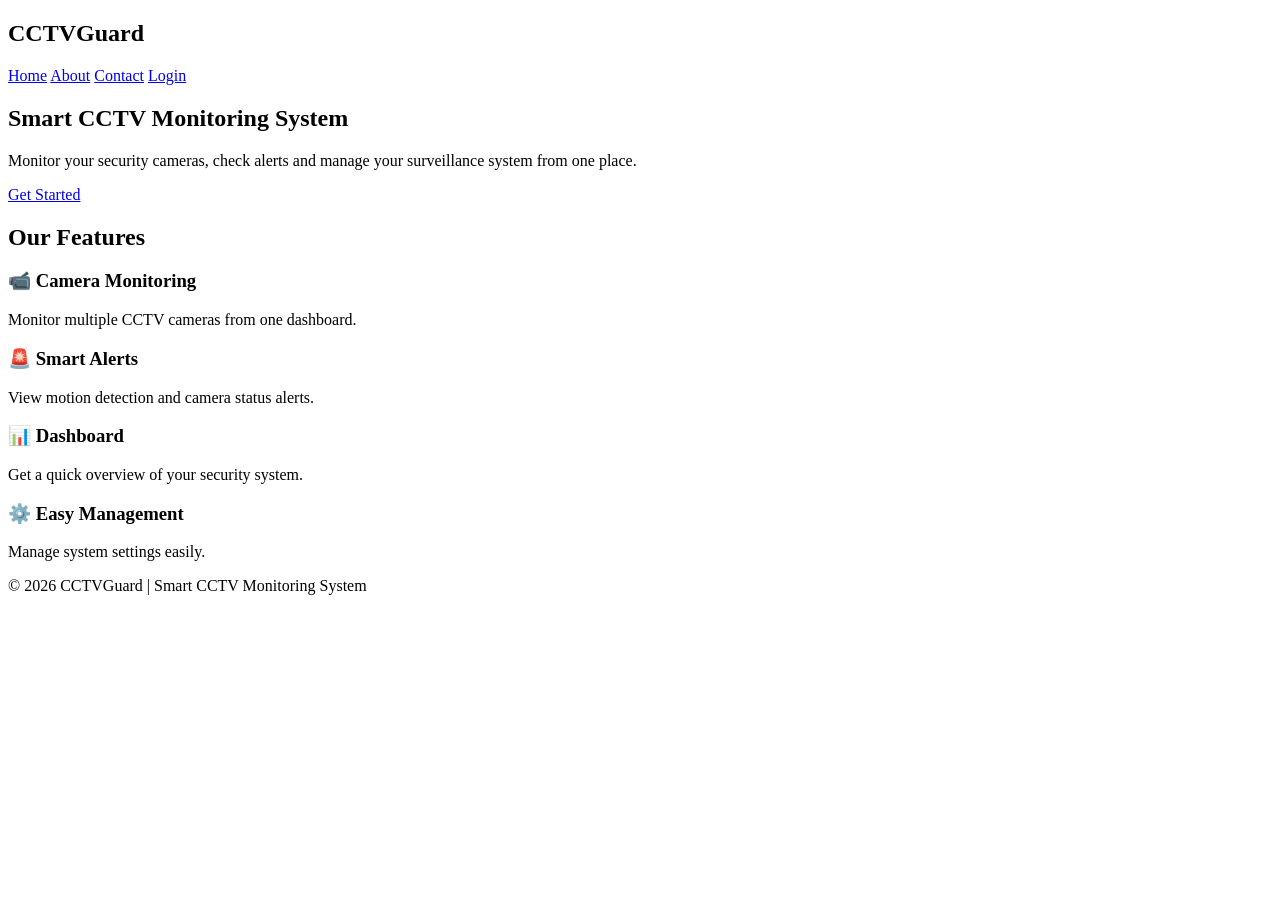
==== index.html @ 6490a8de "Add files via upload" ====
<!DOCTYPE html>
<html lang="en">
<head>
    <meta charset="UTF-8">
    <meta name="viewport" content="width=device-width, initial-scale=1.0">
    <title>CCTVGuard - Home</title>
    <link rel="stylesheet" href="css/style.css">
</head>

<body>

<header>
    <nav class="navbar">
        <h2>CCTVGuard</h2>

        <div class="nav-links">
            <a href="index.html">Home</a>
            <a href="about.html">About</a>
            <a href="contact.html">Contact</a>
            <a href="login.html" class="nav-btn">Login</a>
        </div>
    </nav>
</header>

<section class="hero">

    <div class="hero-content">
        <h1>Smart CCTV Monitoring System</h1>

        <p>
            Monitor your security cameras, check alerts
            and manage your surveillance system from one place.
        </p>

        <a href="login.html" class="btn">Get Started</a>
    </div>

</section>

<section class="features">

    <h2>Our Features</h2>

    <div class="feature-container">

        <div class="feature-card">
            <h3>📹 Camera Monitoring</h3>
            <p>Monitor multiple CCTV cameras from one dashboard.</p>
        </div>

        <div class="feature-card">
            <h3>🚨 Smart Alerts</h3>
            <p>View motion detection and camera status alerts.</p>
        </div>

        <div class="feature-card">
            <h3>📊 Dashboard</h3>
            <p>Get a quick overview of your security system.</p>
        </div>

        <div class="feature-card">
            <h3>⚙️ Easy Management</h3>
            <p>Manage system settings easily.</p>
        </div>

    </div>

</section>

<footer>
    <p>© 2026 CCTVGuard | Smart CCTV Monitoring System</p>
</footer>

</body>
</html>
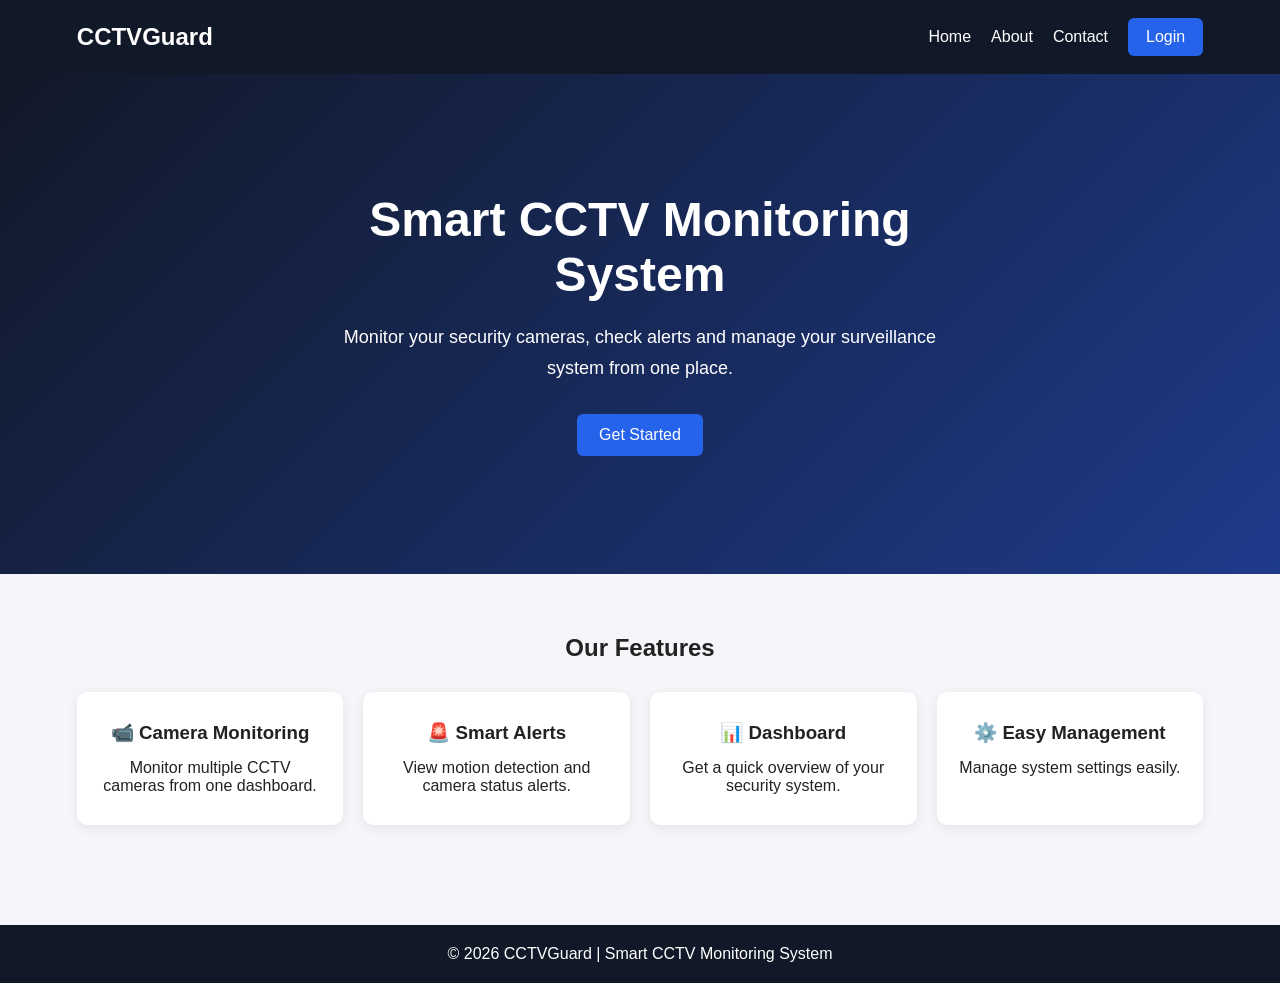
==== commit 17177e65: "Include script.js for additional functionality Added a script tag for external JavaScript file." ====
--- a/index.html
+++ b/index.html
@@ -4,7 +4,7 @@
     <meta charset="UTF-8">
     <meta name="viewport" content="width=device-width, initial-scale=1.0">
     <title>CCTVGuard - Home</title>
-    <link rel="stylesheet" href="css/style.css">
+  <link rel="stylesheet" href="style.css">
 </head>
 
 <body>
@@ -70,6 +70,6 @@
 <footer>
     <p>© 2026 CCTVGuard | Smart CCTV Monitoring System</p>
 </footer>
-
+<script src="script.js"></script>
 </body>
-</html>+</html>
--- a/style.css
+++ b/style.css
@@ -0,0 +1,515 @@
+* {
+    margin: 0;
+    padding: 0;
+    box-sizing: border-box;
+}
+
+body {
+    font-family: Arial, sans-serif;
+    background: #f4f6f9;
+    color: #222;
+}
+
+/* Navbar */
+
+.navbar {
+    background: #111827;
+    color: white;
+    padding: 18px 6%;
+    display: flex;
+    justify-content: space-between;
+    align-items: center;
+}
+
+.navbar h2 {
+    color: white;
+}
+
+.nav-links {
+    display: flex;
+    gap: 20px;
+    align-items: center;
+}
+
+.nav-links a {
+    color: white;
+    text-decoration: none;
+}
+
+.nav-links a:hover {
+    color: #60a5fa;
+}
+
+.nav-btn {
+    background: #2563eb;
+    padding: 10px 18px;
+    border-radius: 6px;
+}
+
+/* Hero */
+
+.hero {
+    min-height: 500px;
+    display: flex;
+    align-items: center;
+    justify-content: center;
+    text-align: center;
+
+    background: linear-gradient(
+        135deg,
+        #111827,
+        #1e3a8a
+    );
+
+    color: white;
+}
+
+.hero-content {
+    max-width: 700px;
+    padding: 30px;
+}
+
+.hero h1 {
+    font-size: 48px;
+    margin-bottom: 20px;
+}
+
+.hero p {
+    font-size: 18px;
+    line-height: 1.7;
+    margin-bottom: 30px;
+}
+
+/* Buttons */
+
+.btn {
+    display: inline-block;
+    background: #2563eb;
+    color: white;
+    border: none;
+    padding: 12px 22px;
+    border-radius: 6px;
+    text-decoration: none;
+    cursor: pointer;
+}
+
+.btn:hover {
+    background: #1d4ed8;
+}
+
+/* Features */
+
+.features {
+    padding: 60px 6%;
+    text-align: center;
+}
+
+.features h2 {
+    margin-bottom: 30px;
+}
+
+.feature-container {
+    display: grid;
+    grid-template-columns: repeat(4, 1fr);
+    gap: 20px;
+}
+
+.feature-card {
+    background: white;
+    padding: 30px 20px;
+    border-radius: 10px;
+
+    box-shadow:
+        0 3px 12px rgba(0, 0, 0, 0.08);
+}
+
+.feature-card h3 {
+    margin-bottom: 15px;
+}
+
+/* Login */
+
+.login-page {
+    background: #111827;
+}
+
+.login-container {
+    min-height: 100vh;
+
+    display: flex;
+    align-items: center;
+    justify-content: center;
+}
+
+.login-box {
+    background: white;
+    width: 400px;
+    padding: 40px;
+    border-radius: 12px;
+    text-align: center;
+}
+
+.login-box h1 {
+    margin-bottom: 10px;
+}
+
+.login-box h2 {
+    margin-bottom: 25px;
+}
+
+.login-box label {
+    display: block;
+    text-align: left;
+    margin-top: 15px;
+}
+
+.login-box input {
+    width: 100%;
+    padding: 12px;
+    margin-top: 7px;
+
+    border: 1px solid #ccc;
+    border-radius: 6px;
+}
+
+.login-box .btn {
+    width: 100%;
+    margin-top: 25px;
+}
+
+.demo-text {
+    margin: 20px 0;
+    font-size: 14px;
+    color: #555;
+}
+
+/* Dashboard */
+
+.dashboard,
+.page-container {
+    padding: 40px 6%;
+}
+
+.dashboard h1,
+.page-container h1 {
+    margin-bottom: 10px;
+}
+
+.stats-container {
+    display: grid;
+    grid-template-columns: repeat(4, 1fr);
+
+    gap: 20px;
+
+    margin: 30px 0 40px;
+}
+
+.stat-card {
+    background: white;
+    padding: 25px;
+    border-radius: 10px;
+
+    box-shadow:
+        0 3px 12px rgba(0, 0, 0, 0.08);
+}
+
+.stat-card h3 {
+    margin-bottom: 15px;
+}
+
+.stat-card h2 {
+    font-size: 32px;
+}
+
+.online {
+    border-left: 5px solid green;
+}
+
+.offline {
+    border-left: 5px solid gray;
+}
+
+.alert {
+    border-left: 5px solid red;
+}
+
+/* Cameras */
+
+.camera-grid {
+    display: grid;
+    grid-template-columns: repeat(4, 1fr);
+
+    gap: 20px;
+
+    margin-top: 25px;
+}
+
+.camera-card {
+    background: white;
+    padding: 20px;
+    border-radius: 10px;
+
+    box-shadow:
+        0 3px 12px rgba(0, 0, 0, 0.08);
+}
+
+.camera-card h3 {
+    margin: 15px 0 8px;
+}
+
+.camera-screen {
+    height: 150px;
+
+    background: #1f2937;
+    color: white;
+
+    display: flex;
+    align-items: center;
+    justify-content: center;
+
+    border-radius: 8px;
+
+    font-size: 20px;
+}
+
+
+/* Camera Image */
+
+.camera-screen img {
+    width: 100%;
+    height: 100%;
+    object-fit: cover;
+    border-radius: 8px;
+}
+
+.online-text {
+    color: green;
+}
+
+.offline-text {
+    color: red;
+}
+
+.search-box {
+    width: 100%;
+    max-width: 400px;
+
+    padding: 13px;
+    margin-top: 20px;
+
+    border: 1px solid #ccc;
+    border-radius: 6px;
+}
+
+/* Alerts */
+
+.alert-list {
+    margin-top: 30px;
+
+    display: grid;
+    gap: 20px;
+}
+
+.alert-card {
+    background: white;
+    padding: 20px;
+    border-radius: 8px;
+
+    border-left: 5px solid;
+}
+
+.alert-card h3 {
+    margin-bottom: 10px;
+}
+
+.danger {
+    border-color: red;
+}
+
+.warning {
+    border-color: orange;
+}
+
+.success {
+    border-color: green;
+}
+
+/* Table */
+
+table {
+    width: 100%;
+    margin-top: 30px;
+
+    border-collapse: collapse;
+
+    background: white;
+}
+
+th,
+td {
+    padding: 15px;
+
+    border: 1px solid #ddd;
+
+    text-align: left;
+}
+
+th {
+    background: #111827;
+    color: white;
+}
+
+/* About */
+
+.about-box {
+    background: white;
+
+    padding: 30px;
+
+    margin-top: 30px;
+
+    border-radius: 10px;
+
+    line-height: 1.8;
+}
+
+.about-box h2 {
+    margin: 20px 0 10px;
+}
+
+.about-box ul {
+    margin-left: 25px;
+}
+
+/* Contact */
+
+.contact-container {
+    display: grid;
+
+    grid-template-columns: 1fr 1fr;
+
+    gap: 30px;
+
+    margin-top: 30px;
+}
+
+.contact-info,
+.contact-form {
+    background: white;
+
+    padding: 30px;
+
+    border-radius: 10px;
+}
+
+.contact-info p {
+    margin: 20px 0;
+}
+
+.contact-form input,
+.contact-form textarea {
+    width: 100%;
+
+    padding: 13px;
+
+    margin-bottom: 15px;
+
+    border: 1px solid #ccc;
+
+    border-radius: 6px;
+}
+
+.contact-form textarea {
+    height: 150px;
+    resize: none;
+}
+
+/* Settings */
+
+.settings-box {
+    max-width: 600px;
+
+    background: white;
+
+    padding: 30px;
+
+    margin-top: 30px;
+
+    border-radius: 10px;
+}
+
+.settings-box > input {
+    width: 100%;
+
+    padding: 13px;
+
+    margin: 10px 0 20px;
+
+    border: 1px solid #ccc;
+
+    border-radius: 6px;
+}
+
+.setting-option {
+    margin: 20px 0;
+}
+
+/* Footer */
+
+footer {
+    background: #111827;
+
+    color: white;
+
+    text-align: center;
+
+    padding: 20px;
+
+    margin-top: 40px;
+}
+
+/* Responsive */
+
+@media (max-width: 900px) {
+
+    .feature-container,
+    .stats-container,
+    .camera-grid {
+        grid-template-columns: repeat(2, 1fr);
+    }
+
+    .contact-container {
+        grid-template-columns: 1fr;
+    }
+
+    .nav-links {
+        gap: 10px;
+        flex-wrap: wrap;
+    }
+}
+
+@media (max-width: 600px) {
+
+    .navbar {
+        flex-direction: column;
+        gap: 15px;
+    }
+
+    .nav-links {
+        justify-content: center;
+    }
+
+    .hero h1 {
+        font-size: 34px;
+    }
+
+    .feature-container,
+    .stats-container,
+    .camera-grid {
+        grid-template-columns: 1fr;
+    }
+
+    .login-box {
+        width: 90%;
+    }
+}
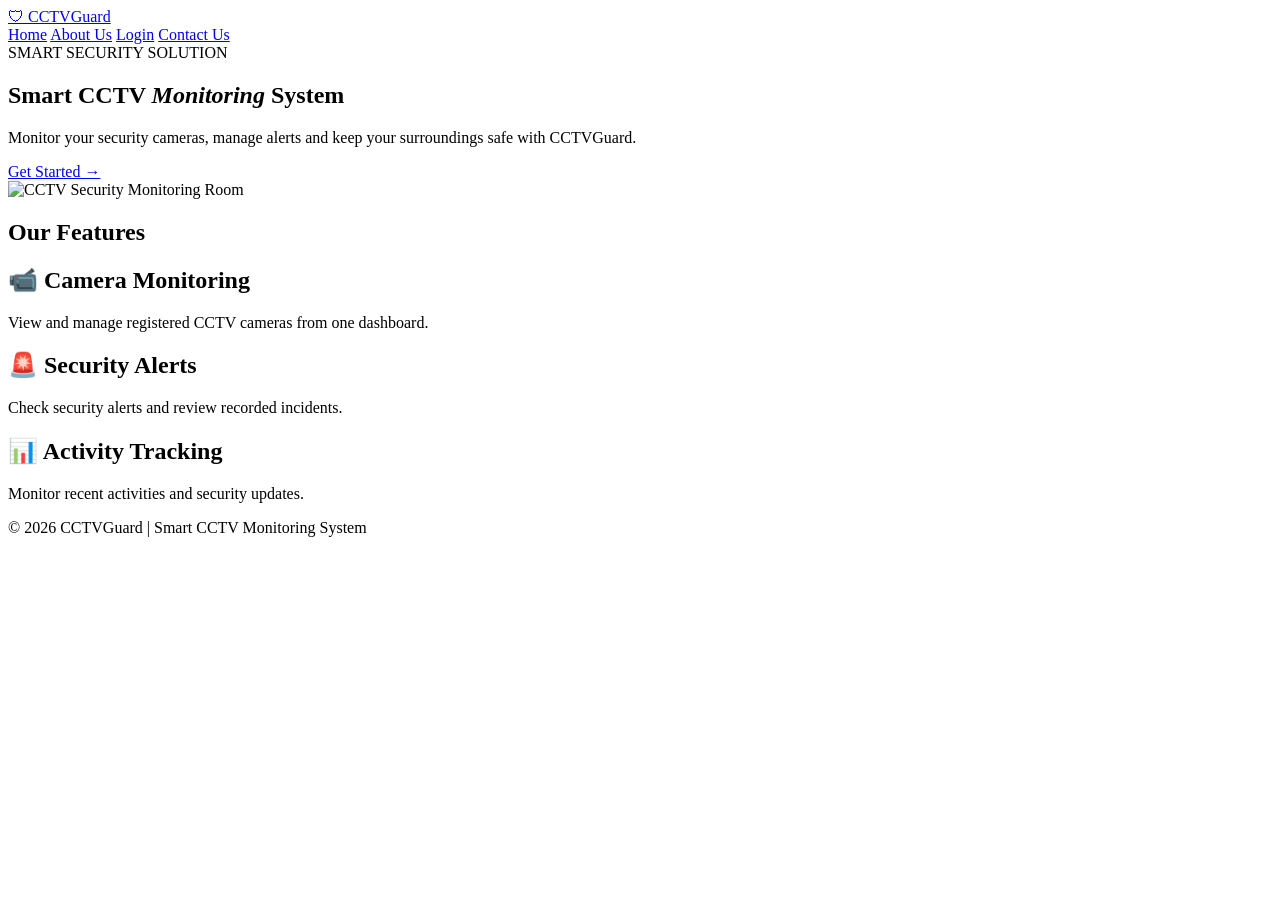
==== commit b31cb126: "Add files via upload" ====
--- a/index.html
+++ b/index.html
@@ -1,75 +1,110 @@
+
 <!DOCTYPE html>
 <html lang="en">
 <head>
     <meta charset="UTF-8">
     <meta name="viewport" content="width=device-width, initial-scale=1.0">
-    <title>CCTVGuard - Home</title>
-  <link rel="stylesheet" href="style.css">
+
+    <title>Home | CCTVGuard</title>
+
+    <link rel="stylesheet" href="css/style.css">
 </head>
 
 <body>
 
-<header>
-    <nav class="navbar">
-        <h2>CCTVGuard</h2>
+    <!-- Navigation -->
+    <header class="topbar">
 
-        <div class="nav-links">
-            <a href="index.html">Home</a>
-            <a href="about.html">About</a>
-            <a href="contact.html">Contact</a>
-            <a href="login.html" class="nav-btn">Login</a>
-        </div>
-    </nav>
-</header>
+        <a href="index.html" class="brand">
+            🛡 CCTVGuard
+        </a>
 
-<section class="hero">
+        <nav>
+            <a href="index.html" class="active">Home</a>
+            <a href="about.html">About Us</a>
+            <a href="login.html">Login</a>
+            <a href="contact.html">Contact Us</a>
+        </nav>
 
-    <div class="hero-content">
-        <h1>Smart CCTV Monitoring System</h1>
+    </header>
 
-        <p>
-            Monitor your security cameras, check alerts
-            and manage your surveillance system from one place.
-        </p>
+    <!-- Hero Section -->
+    <section class="hero">
 
-        <a href="login.html" class="btn">Get Started</a>
-    </div>
+        <div class="hero-content">
 
-</section>
+            <span class="eyebrow">SMART SECURITY SOLUTION</span>
 
-<section class="features">
+            <h1>
+                Smart CCTV
+                <em>Monitoring</em>
+                System
+            </h1>
 
-    <h2>Our Features</h2>
+            <p>
+                Monitor your security cameras, manage alerts
+                and keep your surroundings safe with CCTVGuard.
+            </p>
 
-    <div class="feature-container">
+            <a href="login.html" class="btn">
+                Get Started →
+            </a>
 
-        <div class="feature-card">
-            <h3>📹 Camera Monitoring</h3>
-            <p>Monitor multiple CCTV cameras from one dashboard.</p>
         </div>
 
-        <div class="feature-card">
-            <h3>🚨 Smart Alerts</h3>
-            <p>View motion detection and camera status alerts.</p>
+        <!-- Security Room Image -->
+        <div class="hero-image">
+
+            <img
+                src="images/security-room.jpg"
+                alt="CCTV Security Monitoring Room"
+            >
+
         </div>
 
-        <div class="feature-card">
-            <h3>📊 Dashboard</h3>
-            <p>Get a quick overview of your security system.</p>
+    </section>
+
+    <!-- Features Section -->
+    <main>
+
+        <h2>Our Features</h2>
+
+        <div class="grid three">
+
+            <article>
+                <h2>📹 Camera Monitoring</h2>
+                <p>
+                    View and manage registered CCTV cameras
+                    from one dashboard.
+                </p>
+            </article>
+
+            <article>
+                <h2>🚨 Security Alerts</h2>
+                <p>
+                    Check security alerts and review
+                    recorded incidents.
+                </p>
+            </article>
+
+            <article>
+                <h2>📊 Activity Tracking</h2>
+                <p>
+                    Monitor recent activities and
+                    security updates.
+                </p>
+            </article>
+
         </div>
 
-        <div class="feature-card">
-            <h3>⚙️ Easy Management</h3>
-            <p>Manage system settings easily.</p>
-        </div>
+    </main>
 
-    </div>
+    <!-- Footer -->
+    <footer>
+        © 2026 CCTVGuard | Smart CCTV Monitoring System
+    </footer>
 
-</section>
+    <script src="js/script.js"></script>
 
-<footer>
-    <p>© 2026 CCTVGuard | Smart CCTV Monitoring System</p>
-</footer>
-<script src="script.js"></script>
 </body>
 </html>
